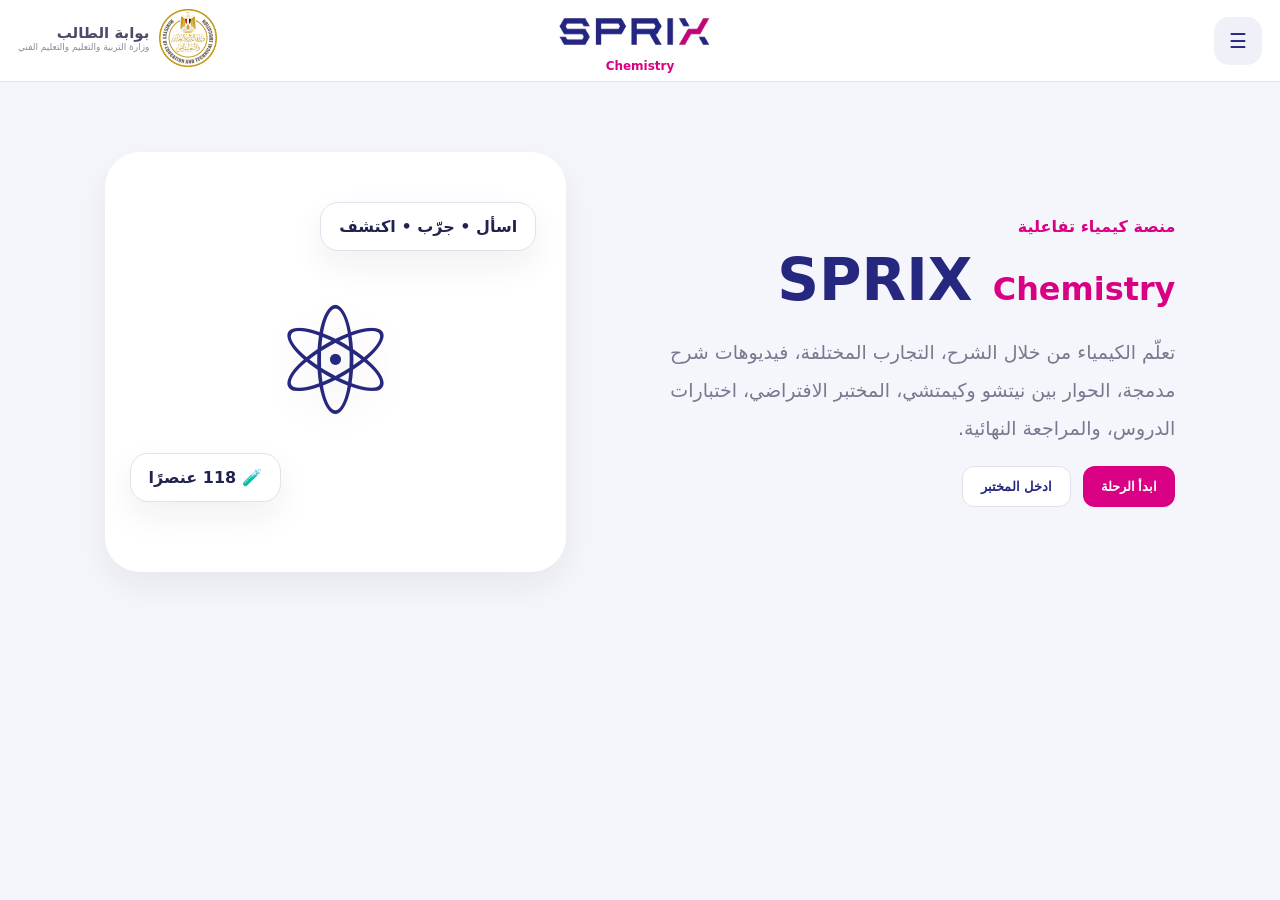
==== platform.html @ a2120a83 "Add files via upload" ====
<!doctype html><html lang="ar" dir="rtl"><head><meta charset="utf-8"><meta name="viewport" content="width=device-width,initial-scale=1"><title>SPRIX Chemistry</title><link rel="stylesheet" href="style.css"></head><body>
<header class="bar"><div class="portal-brand"><img src="[data-uri]" alt="وزارة التربية والتعليم"><div><b>بوابة الطالب</b><span>وزارة التربية والتعليم والتعليم الفني</span></div></div><div class="brand"><img src="[data-uri]" alt="SPRIX"><span>Chemistry</span></div><div class="bar-right"><button class="menu" onclick="toggleSide()">☰</button></div></header>
<aside id="side"><div class="side-brand"><img src="[data-uri]" alt="وزارة التربية والتعليم"><div><b>SPRIX Chemistry</b><small>البكالوريا المصرية • الصف الثاني الثانوي</small></div></div><button onclick="showHome()">🏠 الرئيسية</button><button onclick="showMap()">🧭 خريطة التعلم</button><button onclick="showLab()">🧪 المختبر الافتراضي</button><button onclick="showLessonQuizHub()">📝 اختبارات الدروس</button><button onclick="showReview()">🎯 المراجعة النهائية — 1000 سؤال</button><button onclick="showTalk()">💬 نيتشو × كيمتشي</button><button onclick="showKimchi()">🤖 اسأل كيمتشي</button><div class="side-note"><b>26 درسًا</b><br>26 تجربة تفاعلية مختلفة<br>25 سؤالًا لكل درس<br>1000 سؤال للمراجعة النهائية<br>118 عنصرًا في المختبر</div></aside>
<main id="screen"></main><script src="app.js"></script></body></html>
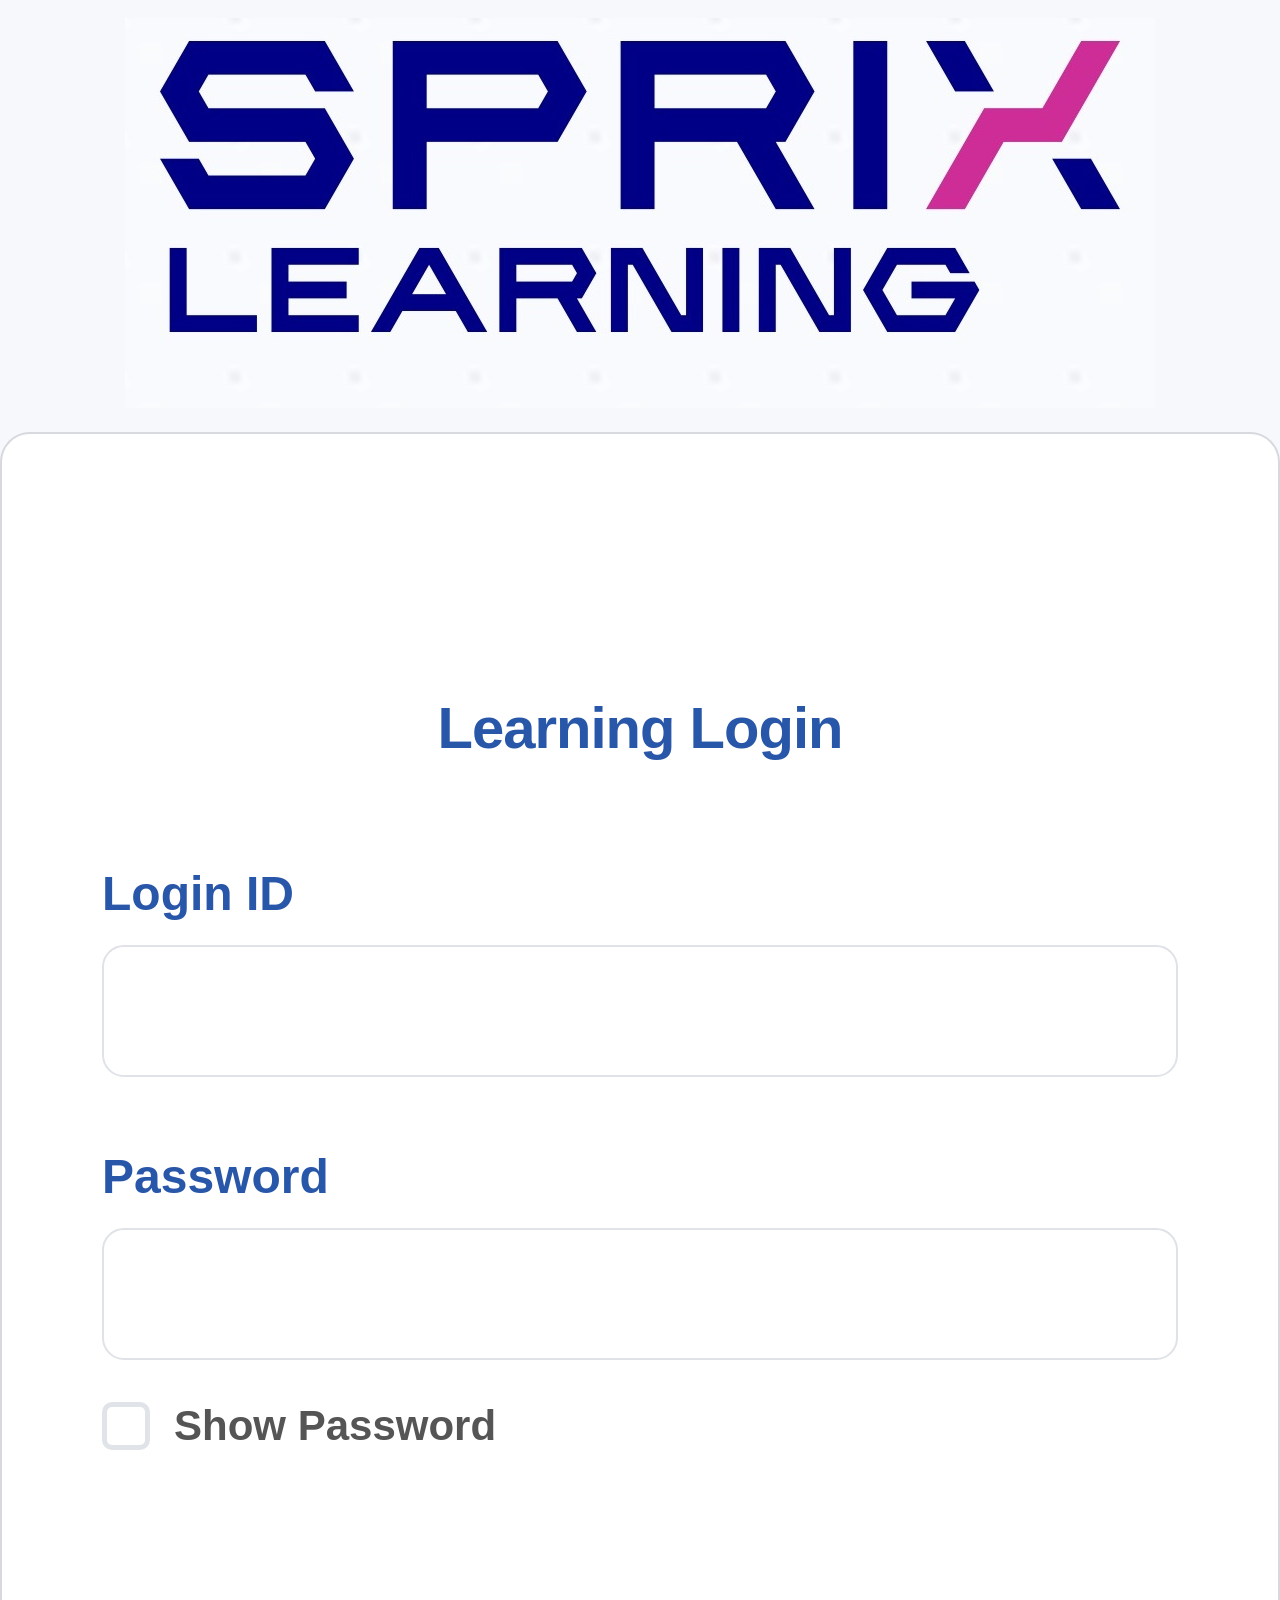
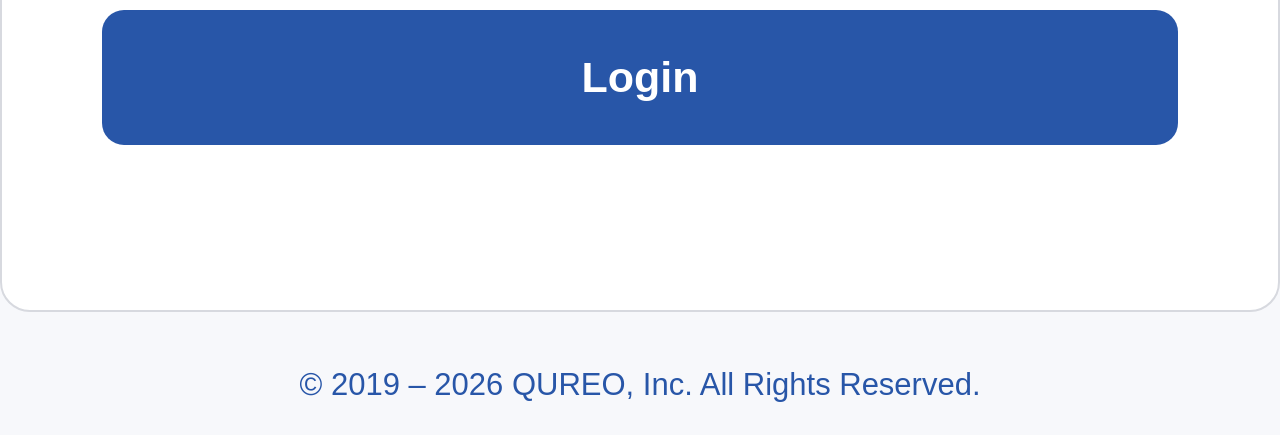
==== commit 98dde383: "Add files via upload" ====
--- a/platform.html
+++ b/platform.html
@@ -1,4 +1,9 @@
 <!doctype html><html lang="ar" dir="rtl"><head><meta charset="utf-8"><meta name="viewport" content="width=device-width,initial-scale=1"><title>SPRIX Chemistry</title><link rel="stylesheet" href="style.css"></head><body>
+<script>
+if (sessionStorage.getItem('sprix_logged_in') !== '1' || !sessionStorage.getItem('sprix_login_code')) {
+  window.location.replace('index.html');
+}
+</script>
 <header class="bar"><div class="portal-brand"><img src="[data-uri]" alt="وزارة التربية والتعليم"><div><b>بوابة الطالب</b><span>وزارة التربية والتعليم والتعليم الفني</span></div></div><div class="brand"><img src="[data-uri]